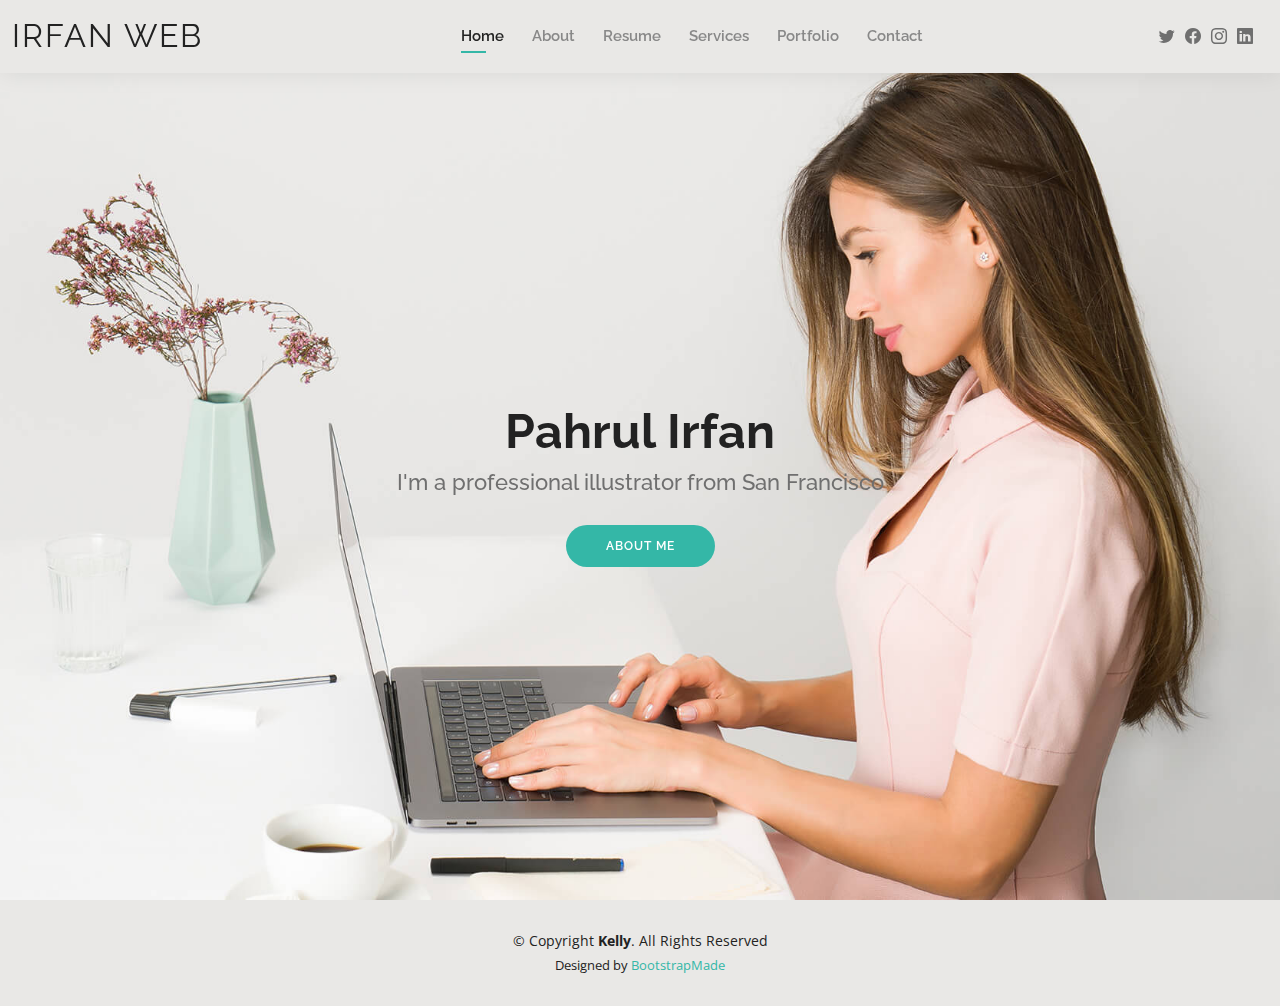
==== index.html @ 30405d41 "first" ====
<!DOCTYPE html>
<html lang="en">

<head>
    <meta charset="utf-8">
    <meta content="width=device-width, initial-scale=1.0" name="viewport">

    <title>Pahrul Irfan</title>
    <meta content="Website portofolio pahrul irfan" name="description">
    <meta content="portofolio" name="keywords">

    <!-- Favicons -->
    <link href="assets/img/favicon.png" rel="icon">
    <link href="assets/img/apple-touch-icon.png" rel="apple-touch-icon">

    <!-- Google Fonts -->
    <link href="https://fonts.googleapis.com/css?family=Open+Sans:300,300i,400,400i,600,600i,700,700i|Raleway:300,300i,400,400i,500,500i,600,600i,700,700i|Poppins:300,300i,400,400i,500,500i,600,600i,700,700i" rel="stylesheet">

    <!-- Vendor CSS Files -->
    <link href="assets/vendor/aos/aos.css" rel="stylesheet">
    <link href="assets/vendor/bootstrap/css/bootstrap.min.css" rel="stylesheet">
    <link href="assets/vendor/bootstrap-icons/bootstrap-icons.css" rel="stylesheet">
    <link href="assets/vendor/boxicons/css/boxicons.min.css" rel="stylesheet">
    <link href="assets/vendor/glightbox/css/glightbox.min.css" rel="stylesheet">
    <link href="assets/vendor/swiper/swiper-bundle.min.css" rel="stylesheet">

    <!-- Template Main CSS File -->
    <link href="assets/css/style.css" rel="stylesheet">

    <!-- =======================================================
  * Template Name: Kelly
  * Updated: Mar 10 2023 with Bootstrap v5.2.3
  * Template URL: https://bootstrapmade.com/kelly-free-bootstrap-cv-resume-html-template/
  * Author: BootstrapMade.com
  * License: https://bootstrapmade.com/license/
  ======================================================== -->
</head>

<body>

    <!-- ======= Header ======= -->
    <header id="header" class="fixed-top">
        <div class="container-fluid d-flex justify-content-between align-items-center">

            <h1 class="logo me-auto me-lg-0"><a href="index.html">Irfan WEB</a></h1>
            <!-- Uncomment below if you prefer to use an image logo -->
            <!-- <a href="index.html" class="logo"><img src="assets/img/logo.png" alt="" class="img-fluid"></a>-->

            <nav id="navbar" class="navbar order-last order-lg-0">
                <ul>
                    <li><a class="active" href="index.html">Home</a></li>
                    <li><a href="about.html">About</a></li>
                    <li><a href="resume.html">Resume</a></li>
                    <li><a href="services.html">Services</a></li>
                    <li><a href="portfolio.html">Portfolio</a></li>
                    <li><a href="contact.html">Contact</a></li>
                </ul>
                <i class="bi bi-list mobile-nav-toggle"></i>
            </nav>
            <!-- .navbar -->

            <div class="header-social-links">
                <a href="#" class="twitter"><i class="bi bi-twitter"></i></a>
                <a href="#" class="facebook"><i class="bi bi-facebook"></i></a>
                <a href="#" class="instagram"><i class="bi bi-instagram"></i></a>
                <a href="#" class="linkedin"><i class="bi bi-linkedin"></i></i></a>
            </div>

        </div>

    </header>
    <!-- End Header -->

    <!-- ======= Hero Section ======= -->
    <section id="hero" class="d-flex align-items-center">
        <div class="container d-flex flex-column align-items-center" data-aos="zoom-in" data-aos-delay="100">
            <h1>Pahrul Irfan</h1>
            <h2>I'm a professional illustrator from San Francisco</h2>
            <a href="about.html" class="btn-about">About Me</a>
        </div>
    </section>
    <!-- End Hero -->

    <!-- ======= Footer ======= -->
    <footer id="footer">
        <div class="container">
            <div class="copyright">
                &copy; Copyright <strong><span>Kelly</span></strong>. All Rights Reserved
            </div>
            <div class="credits">
                <!-- All the links in the footer should remain intact. -->
                <!-- You can delete the links only if you purchased the pro version. -->
                <!-- Licensing information: https://bootstrapmade.com/license/ -->
                <!-- Purchase the pro version with working PHP/AJAX contact form: https://bootstrapmade.com/kelly-free-bootstrap-cv-resume-html-template/ -->
                Designed by <a href="https://bootstrapmade.com/">BootstrapMade</a>
            </div>
        </div>
    </footer>
    <!-- End  Footer -->

    <div id="preloader"></div>
    <a href="#" class="back-to-top d-flex align-items-center justify-content-center"><i class="bi bi-arrow-up-short"></i></a>

    <!-- Vendor JS Files -->
    <script src="assets/vendor/purecounter/purecounter_vanilla.js"></script>
    <script src="assets/vendor/aos/aos.js"></script>
    <script src="assets/vendor/bootstrap/js/bootstrap.bundle.min.js"></script>
    <script src="assets/vendor/glightbox/js/glightbox.min.js"></script>
    <script src="assets/vendor/isotope-layout/isotope.pkgd.min.js"></script>
    <script src="assets/vendor/swiper/swiper-bundle.min.js"></script>
    <script src="assets/vendor/waypoints/noframework.waypoints.js"></script>
    <script src="assets/vendor/php-email-form/validate.js"></script>

    <!-- Template Main JS File -->
    <script src="assets/js/main.js"></script>

</body>

</html>
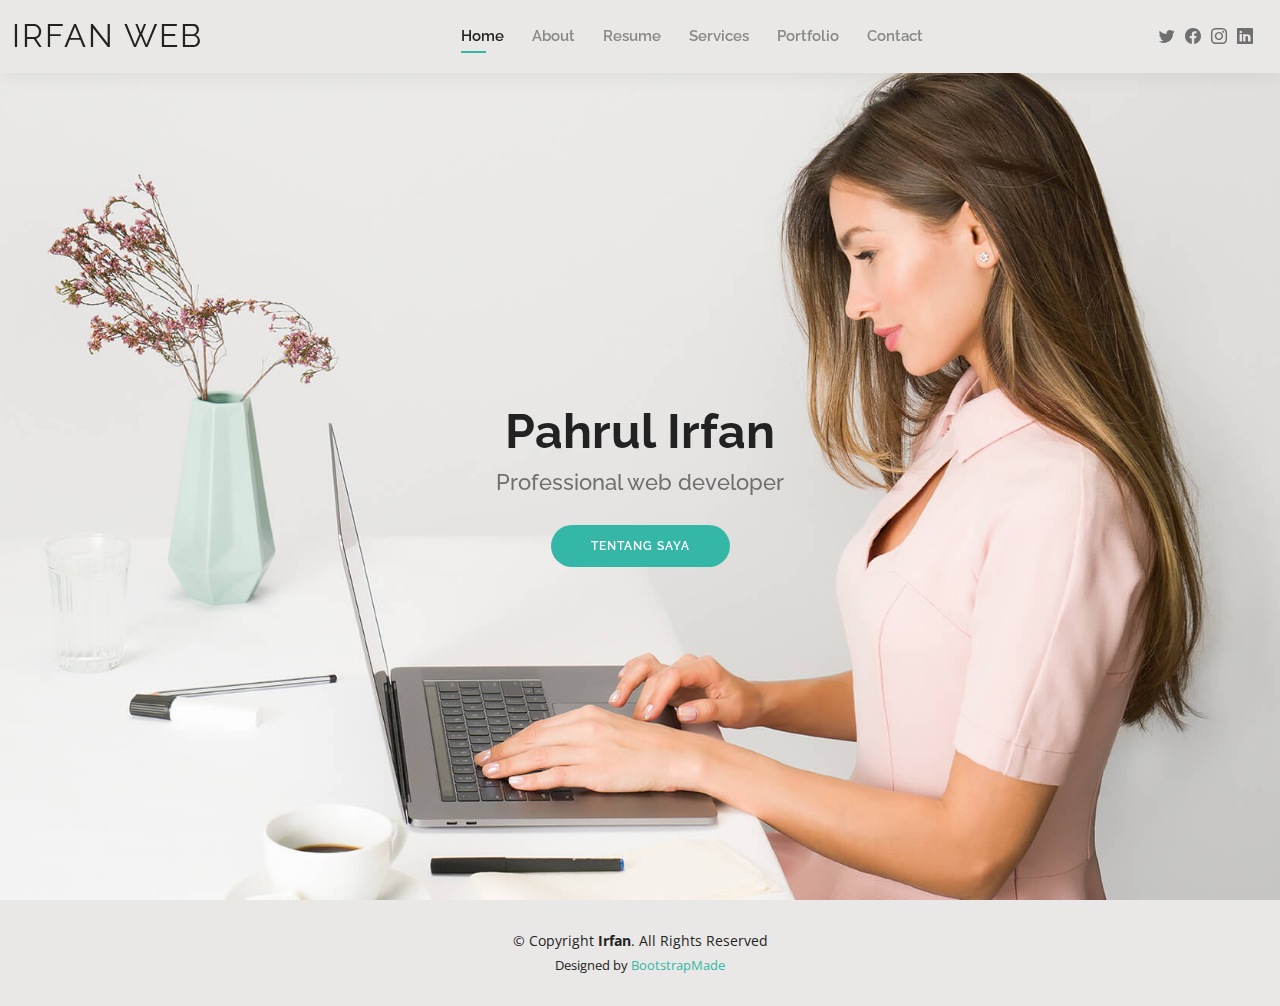
==== commit 77ee476d: "perbaikan index" ====
--- a/index.html
+++ b/index.html
@@ -75,8 +75,8 @@
     <section id="hero" class="d-flex align-items-center">
         <div class="container d-flex flex-column align-items-center" data-aos="zoom-in" data-aos-delay="100">
             <h1>Pahrul Irfan</h1>
-            <h2>I'm a professional illustrator from San Francisco</h2>
-            <a href="about.html" class="btn-about">About Me</a>
+            <h2>Professional web developer</h2>
+            <a href="about.html" class="btn-about">Tentang Saya</a>
         </div>
     </section>
     <!-- End Hero -->
@@ -85,7 +85,7 @@
     <footer id="footer">
         <div class="container">
             <div class="copyright">
-                &copy; Copyright <strong><span>Kelly</span></strong>. All Rights Reserved
+                &copy; Copyright <strong><span>Irfan</span></strong>. All Rights Reserved
             </div>
             <div class="credits">
                 <!-- All the links in the footer should remain intact. -->
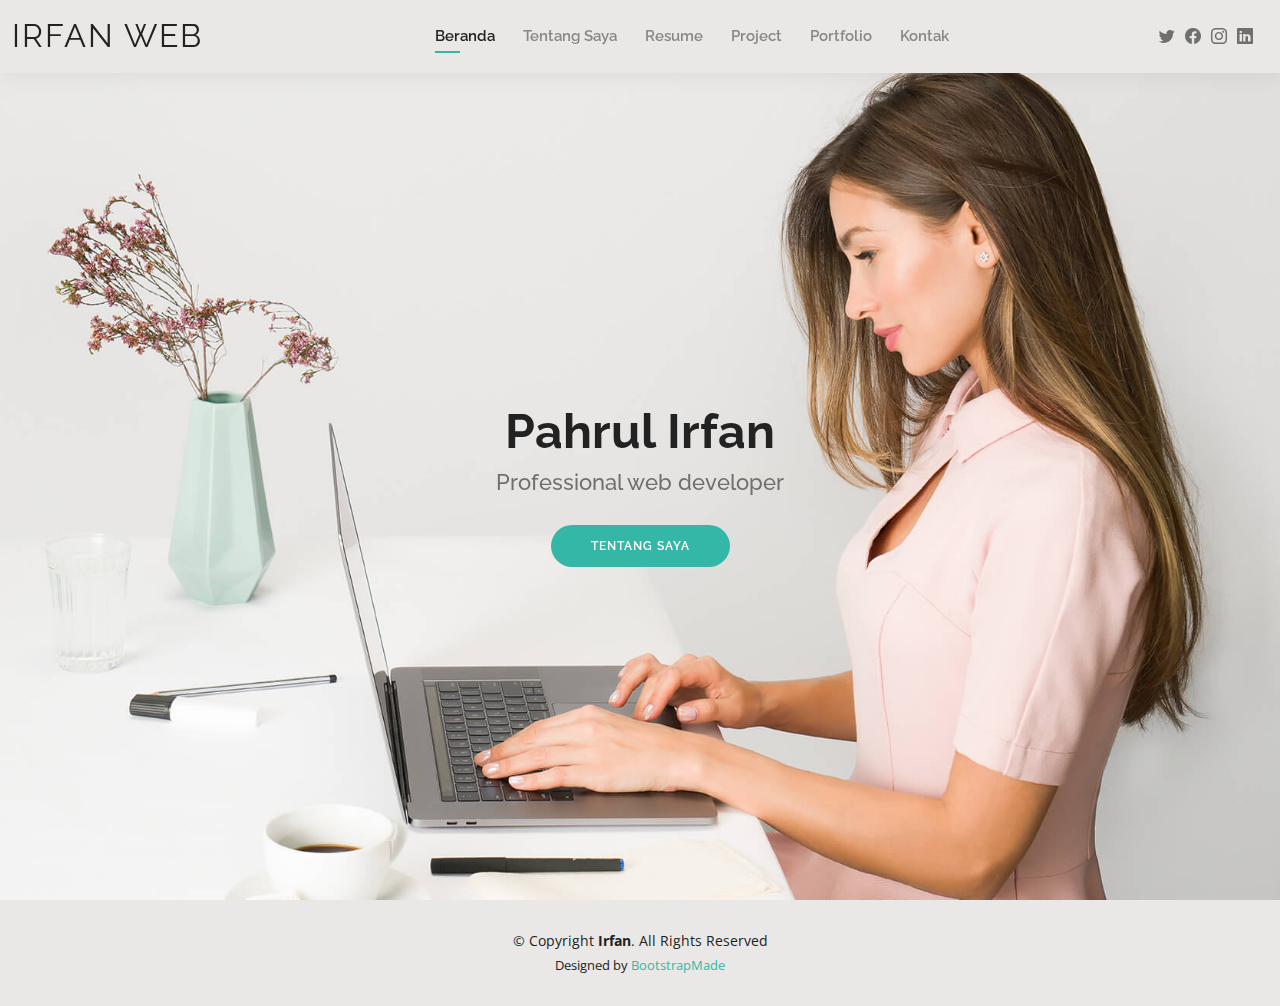
==== commit 1e0f829f: "perbaikan menu" ====
--- a/index.html
+++ b/index.html
@@ -48,12 +48,12 @@
 
             <nav id="navbar" class="navbar order-last order-lg-0">
                 <ul>
-                    <li><a class="active" href="index.html">Home</a></li>
-                    <li><a href="about.html">About</a></li>
+                    <li><a class="active" href="index.html">Beranda</a></li>
+                    <li><a href="about.html">Tentang Saya</a></li>
                     <li><a href="resume.html">Resume</a></li>
-                    <li><a href="services.html">Services</a></li>
+                    <li><a href="services.html">Project</a></li>
                     <li><a href="portfolio.html">Portfolio</a></li>
-                    <li><a href="contact.html">Contact</a></li>
+                    <li><a href="contact.html">Kontak</a></li>
                 </ul>
                 <i class="bi bi-list mobile-nav-toggle"></i>
             </nav>
